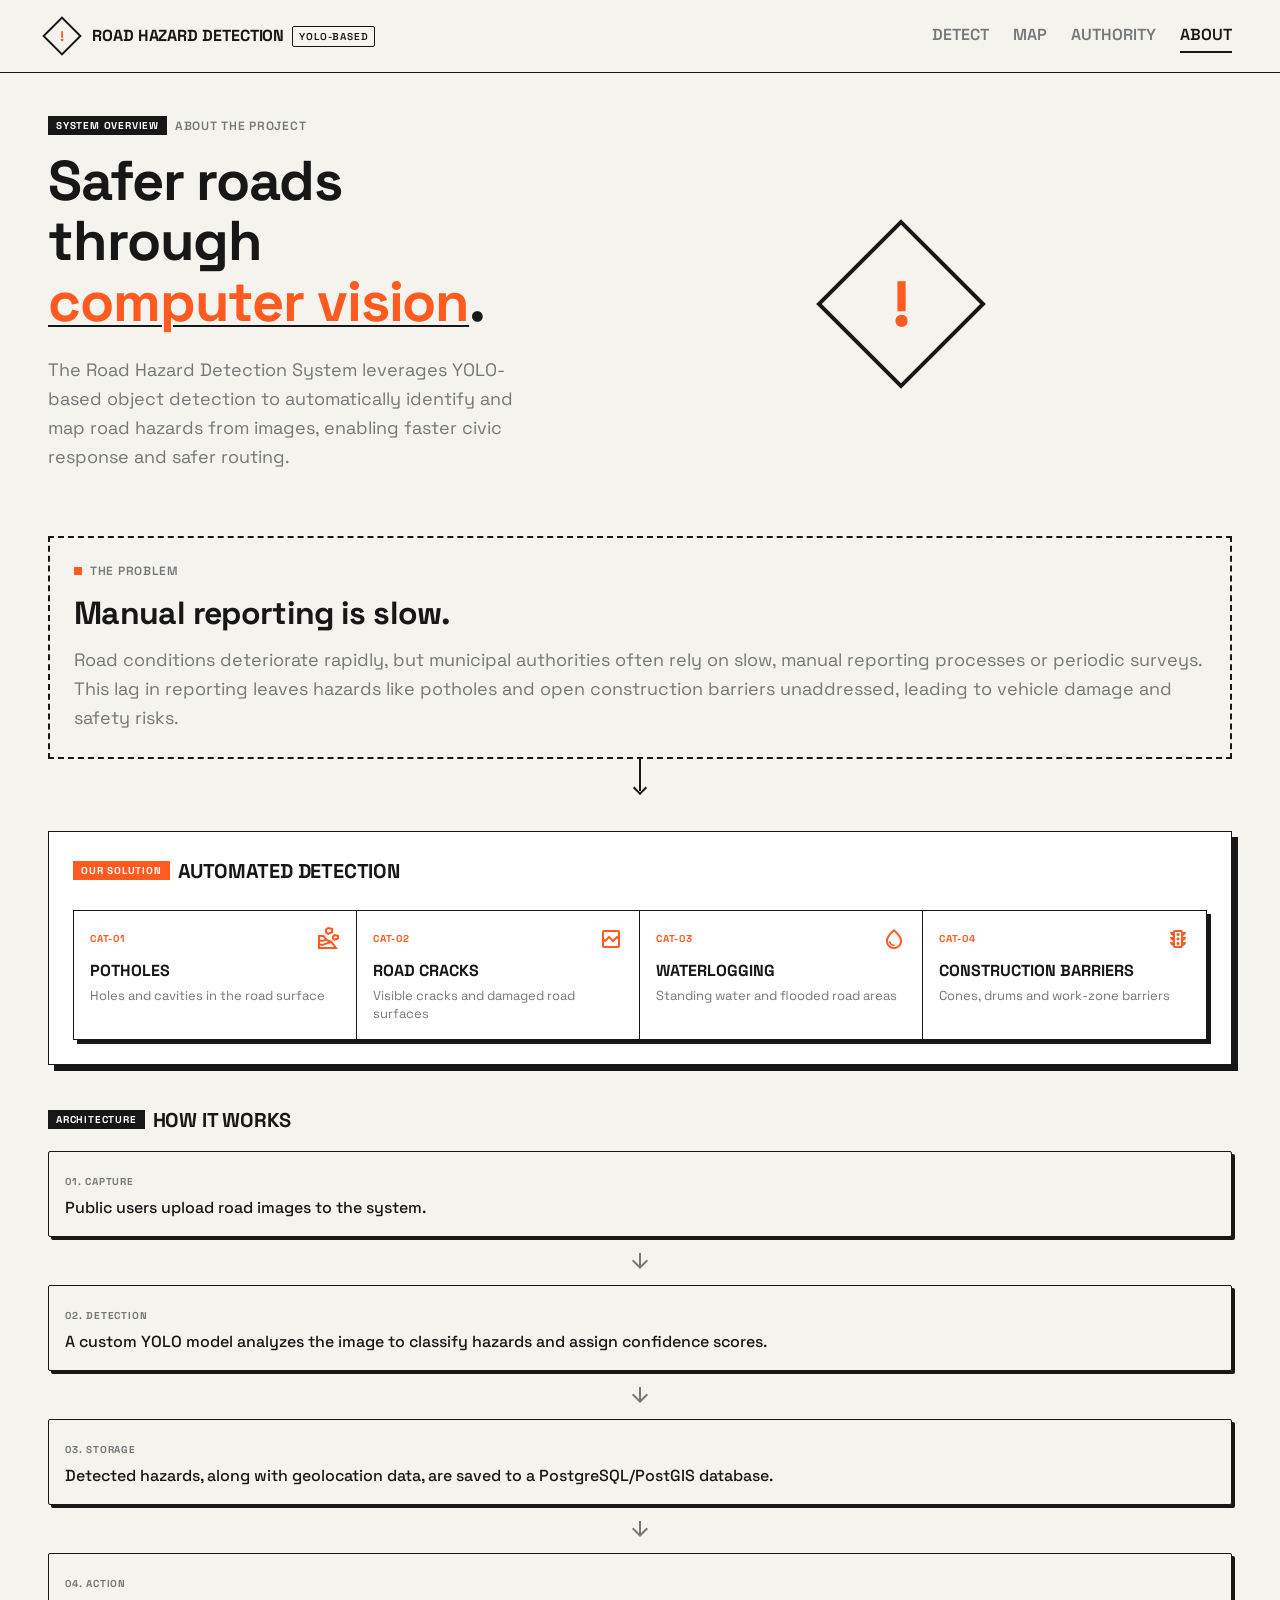
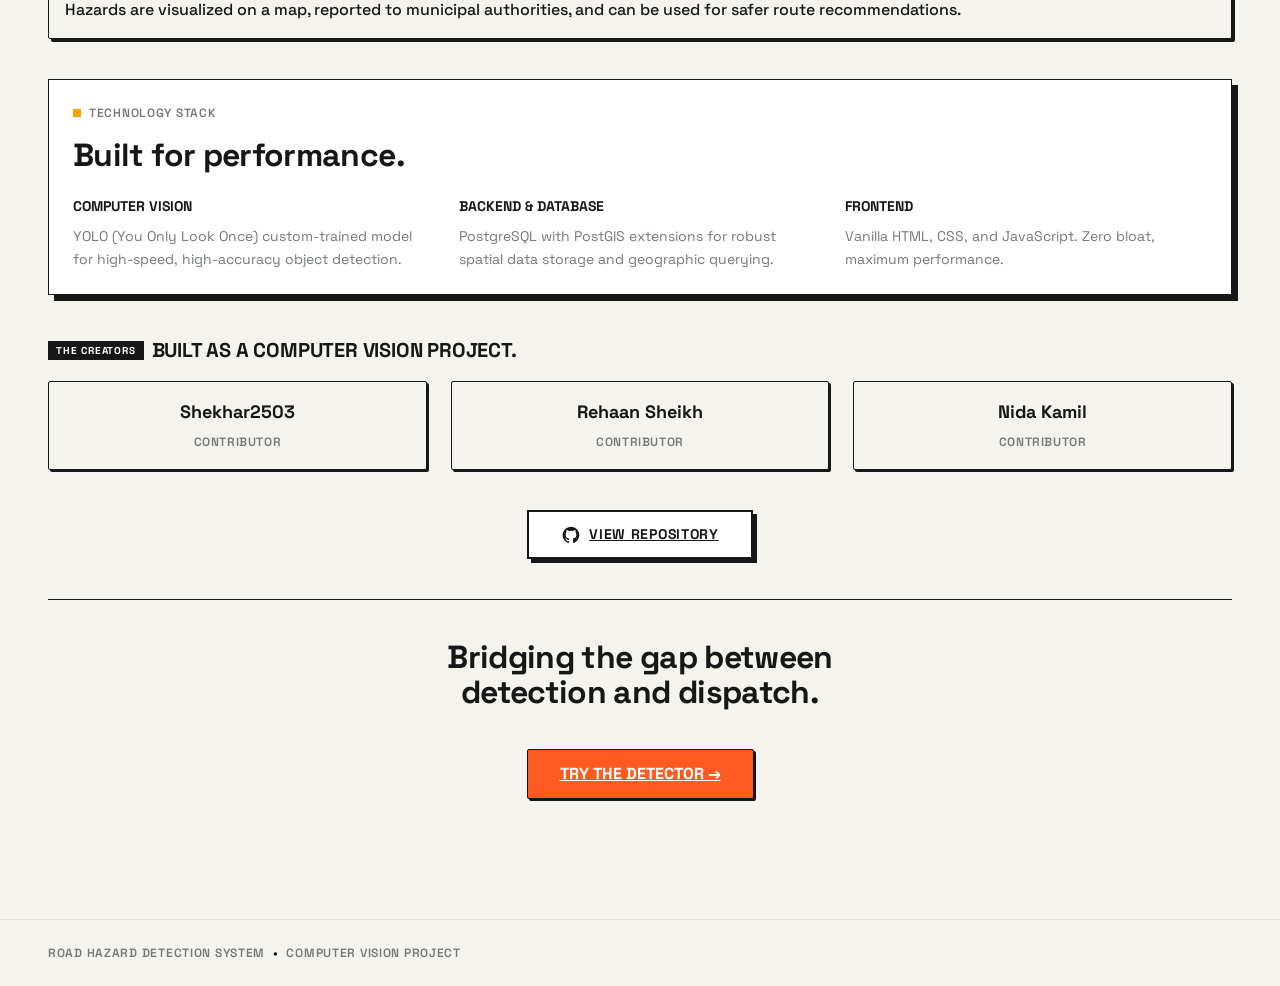
==== frontend/about.html @ 40a16c5b "Add About page" ====
<!DOCTYPE html>
<html lang="en">
<head>
  <meta charset="utf-8">
  <meta name="viewport" content="width=device-width, initial-scale=1.0">
  <title>About — Road Hazard Detection</title>
  <meta name="description" content="Learn about the Road Hazard Detection System, its purpose, and the technology behind it.">
  <link rel="preconnect" href="https://fonts.googleapis.com">
  <link rel="preconnect" href="https://fonts.gstatic.com" crossorigin>
  <link href="https://fonts.googleapis.com/css2?family=Space+Grotesk:wght@400;500;600;700&display=swap" rel="stylesheet">
  <link href="https://fonts.googleapis.com/css2?family=Material+Symbols+Outlined:wght,FILL@100..700,0..1&display=swap" rel="stylesheet">
  <link rel="stylesheet" href="styles.css">
  <style>
    /* Specific overrides for About page layout to keep styles.css clean */
    
    /* Problem -> Solution Flow */
    .problem-solution-connector {
      width: 2px;
      height: 32px;
      background-color: var(--border-color);
      margin: 0 auto;
      position: relative;
    }
    .problem-solution-connector::after {
      content: '';
      position: absolute;
      bottom: -2px;
      left: -4px;
      width: 8px;
      height: 8px;
      border-right: 2px solid var(--border-color);
      border-bottom: 2px solid var(--border-color);
      transform: rotate(45deg);
    }
    .solution-card {
      background-color: #fff;
      padding: var(--space-lg);
      border: 1px solid var(--border-color);
      box-shadow: var(--shadow-xl);
    }

    /* Interactive Pipeline Flow */
    .flow-card {
      transition: transform 0.3s cubic-bezier(0.175, 0.885, 0.32, 1.275), box-shadow 0.3s ease, border-color 0.3s ease;
      cursor: default;
    }
    .flow-card:hover {
      transform: translateY(-4px) scale(1.01);
      box-shadow: 6px 6px 0px var(--accent-orange);
      border-color: var(--accent-orange);
    }
    .flow-arrow-container {
      display: flex;
      justify-content: center;
      padding: 12px 0;
      color: var(--text-muted);
      transition: color 0.3s ease;
    }
    /* Subtle arrow reaction when hovering the card above it */
    .flow-card:hover + .flow-arrow-container {
      color: var(--accent-orange);
    }

    /* Creators Section */
    .creators-grid {
      display: grid; 
      grid-template-columns: repeat(auto-fit, minmax(240px, 1fr)); 
      gap: var(--space-lg);
    }
    .creator-card {
      background-color: var(--bg-color);
      border: 1px solid var(--border-color);
      padding: var(--space-md) var(--space-lg);
      border-radius: var(--radius-sm);
      text-align: center;
      transition: background-color 0.2s ease, transform 0.2s ease;
      box-shadow: var(--shadow-sm);
    }
    .creator-card:hover {
      background-color: #fff;
      transform: translateY(-2px);
      box-shadow: var(--shadow-md);
    }
    .creator-name {
      font-size: 18px;
      font-weight: 700;
      margin-bottom: 4px;
    }
    .creator-role {
      font-size: 12px;
      font-weight: 600;
      text-transform: uppercase;
      letter-spacing: 0.05em;
      color: var(--text-muted);
    }
  </style>
</head>
<body>
  <!-- Header -->
  <header class="app-header">
    <div class="container header-container">
      <a href="index.html" class="logo-group" style="text-decoration:none;color:inherit;">
        <div class="warning-icon" aria-hidden="true">
          <span>!</span>
        </div>
        <div class="title-group">
          <span class="app-title">Road Hazard Detection</span>
          <span class="model-badge">YOLO-BASED</span>
        </div>
      </a>
      <nav class="main-nav" aria-label="Main Navigation">
        <a href="detect.html" class="nav-link">Detect</a>
        <a href="map.html" class="nav-link">Map</a>
        <a href="index.html" class="nav-link">Authority</a>
        <a href="about.html" class="nav-link active">About</a>
      </nav>
    </div>
  </header>

  <!-- Main Content -->
  <main class="main-content">
    <div class="container">
      
      <!-- Intro / Hero -->
      <section class="section-header" style="margin-bottom: var(--space-xl);">
        <div class="editorial-column">
          <div class="wayfinding">
            <span class="badge-dark">SYSTEM OVERVIEW</span>
            <span class="section-label">ABOUT THE PROJECT</span>
          </div>
          <h1 class="main-heading">
            Safer roads through<br>
            <span class="highlight-underline">computer vision</span>.
          </h1>
          <p class="editorial-text">
            The Road Hazard Detection System leverages YOLO-based object detection to automatically identify and map road hazards from images, enabling faster civic response and safer routing.
          </p>
        </div>
        <div class="workspace-column" style="justify-content: center; align-items: center; padding: 2rem;">
            <div class="warning-icon" aria-hidden="true" style="width: 120px; height: 120px; border-width: 4px;">
              <span style="font-size: 64px;">!</span>
            </div>
        </div>
      </section>

      <!-- The Problem -> Solution Flow -->
      <!-- The Problem -->
      <section style="margin-bottom: 0;">
         <div class="workspace-card" style="background-color: transparent; border: 2px dashed var(--border-color); box-shadow: none;">
           <div class="wayfinding">
             <span class="indicator-dot orange pulse-indicator"></span>
             <span class="section-label">THE PROBLEM</span>
           </div>
           <h2 class="main-heading" style="font-size: 32px; margin-bottom: var(--space-md);">Manual reporting is slow.</h2>
           <p class="editorial-text" style="max-width: none; margin-bottom: 0;">
             Road conditions deteriorate rapidly, but municipal authorities often rely on slow, manual reporting processes or periodic surveys. This lag in reporting leaves hazards like potholes and open construction barriers unaddressed, leading to vehicle damage and safety risks.
           </p>
         </div>
      </section>

      <div class="problem-solution-connector"></div>

      <!-- What we detect (The Solution) -->
      <section class="solution-card hazards-spec" style="margin-bottom: var(--space-xl);">
        <div class="spec-header-row" style="margin-bottom: var(--space-lg);">
          <div class="spec-tag">
            <span class="badge-dark" style="background-color: var(--accent-orange);">OUR SOLUTION</span>
            <h2 class="spec-heading">AUTOMATED DETECTION</h2>
          </div>
        </div>
        
        <div class="hazards-grid">
          <!-- Cat 1 -->
          <div class="hazard-category">
            <div class="hazard-top">
              <div class="hazard-title-row">
                <span class="cat-id">CAT-01</span>
                <span class="material-symbols-outlined hazard-icon">landslide</span>
              </div>
              <h3 class="hazard-name">POTHOLES</h3>
              <p class="hazard-desc">Holes and cavities in the road surface</p>
            </div>
          </div>
          <!-- Cat 2 -->
          <div class="hazard-category">
            <div class="hazard-top">
              <div class="hazard-title-row">
                <span class="cat-id">CAT-02</span>
                <span class="material-symbols-outlined hazard-icon">broken_image</span>
              </div>
              <h3 class="hazard-name">ROAD CRACKS</h3>
              <p class="hazard-desc">Visible cracks and damaged road surfaces</p>
            </div>
          </div>
          <!-- Cat 3 -->
          <div class="hazard-category">
            <div class="hazard-top">
              <div class="hazard-title-row">
                <span class="cat-id">CAT-03</span>
                <span class="material-symbols-outlined hazard-icon">water_drop</span>
              </div>
              <h3 class="hazard-name">WATERLOGGING</h3>
              <p class="hazard-desc">Standing water and flooded road areas</p>
            </div>
          </div>
          <!-- Cat 4 -->
          <div class="hazard-category">
            <div class="hazard-top">
              <div class="hazard-title-row">
                <span class="cat-id">CAT-04</span>
                <span class="material-symbols-outlined hazard-icon">traffic</span>
              </div>
              <h3 class="hazard-name">CONSTRUCTION BARRIERS</h3>
              <p class="hazard-desc">Cones, drums and work-zone barriers</p>
            </div>
          </div>
        </div>
      </section>

      <!-- Pipeline / How it works -->
      <section style="margin-bottom: var(--space-xl);">
        <div class="spec-header-row" style="margin-bottom: var(--space-md);">
          <div class="spec-tag">
            <span class="badge-dark">ARCHITECTURE</span>
            <h2 class="spec-heading">HOW IT WORKS</h2>
          </div>
        </div>
        <div style="display: flex; flex-direction: column;">
          
          <div class="spec-card flow-card" style="margin-bottom: 0;">
            <div class="spec-header">
              <span class="spec-label">01. CAPTURE</span>
            </div>
            <p class="spec-value" style="font-size: 16px; text-transform: none; font-weight: 500; letter-spacing: normal;">Public users upload road images to the system.</p>
          </div>
          
          <div class="flow-arrow-container">
             <span class="material-symbols-outlined flow-arrow">arrow_downward</span>
          </div>

          <div class="spec-card flow-card" style="margin-bottom: 0;">
            <div class="spec-header">
              <span class="spec-label">02. DETECTION</span>
            </div>
            <p class="spec-value" style="font-size: 16px; text-transform: none; font-weight: 500; letter-spacing: normal;">A custom YOLO model analyzes the image to classify hazards and assign confidence scores.</p>
          </div>

          <div class="flow-arrow-container">
             <span class="material-symbols-outlined flow-arrow">arrow_downward</span>
          </div>

          <div class="spec-card flow-card" style="margin-bottom: 0;">
            <div class="spec-header">
              <span class="spec-label">03. STORAGE</span>
            </div>
            <p class="spec-value" style="font-size: 16px; text-transform: none; font-weight: 500; letter-spacing: normal;">Detected hazards, along with geolocation data, are saved to a PostgreSQL/PostGIS database.</p>
          </div>
          
          <div class="flow-arrow-container">
             <span class="material-symbols-outlined flow-arrow">arrow_downward</span>
          </div>

          <div class="spec-card flow-card" style="margin-bottom: 0;">
            <div class="spec-header">
              <span class="spec-label">04. ACTION</span>
            </div>
            <p class="spec-value" style="font-size: 16px; text-transform: none; font-weight: 500; letter-spacing: normal;">Hazards are visualized on a map, reported to municipal authorities, and can be used for safer route recommendations.</p>
          </div>
          
        </div>
      </section>

      <!-- Technology Stack -->
      <section style="margin-bottom: var(--space-xl);">
         <div class="workspace-card">
           <div class="wayfinding">
             <span class="indicator-dot yellow"></span>
             <span class="section-label">TECHNOLOGY STACK</span>
           </div>
           <h2 class="main-heading" style="font-size: 32px; margin-bottom: var(--space-md);">Built for performance.</h2>
           
           <div style="display: grid; grid-template-columns: repeat(auto-fit, minmax(200px, 1fr)); gap: var(--space-lg); margin-top: var(--space-lg);">
             <div>
               <h3 style="font-size: 14px; font-weight: 700; margin-bottom: 8px;">COMPUTER VISION</h3>
               <p class="editorial-text" style="font-size: 14px; margin-bottom: 0;">YOLO (You Only Look Once) custom-trained model for high-speed, high-accuracy object detection.</p>
             </div>
             <div>
               <h3 style="font-size: 14px; font-weight: 700; margin-bottom: 8px;">BACKEND & DATABASE</h3>
               <p class="editorial-text" style="font-size: 14px; margin-bottom: 0;">PostgreSQL with PostGIS extensions for robust spatial data storage and geographic querying.</p>
             </div>
             <div>
               <h3 style="font-size: 14px; font-weight: 700; margin-bottom: 8px;">FRONTEND</h3>
               <p class="editorial-text" style="font-size: 14px; margin-bottom: 0;">Vanilla HTML, CSS, and JavaScript. Zero bloat, maximum performance.</p>
             </div>
           </div>
         </div>
      </section>

      <!-- Creators -->
      <section style="margin-bottom: var(--space-xl);">
        <div class="spec-header-row" style="margin-bottom: var(--space-md);">
          <div class="spec-tag">
            <span class="badge-dark">THE CREATORS</span>
            <h2 class="spec-heading">BUILT AS A COMPUTER VISION PROJECT.</h2>
          </div>
        </div>
        
        <div class="creators-grid">
          <div class="creator-card">
            <h3 class="creator-name">Shekhar2503</h3>
            <span class="creator-role">Contributor</span>
          </div>
          <div class="creator-card">
            <h3 class="creator-name">Rehaan Sheikh</h3>
            <span class="creator-role">Contributor</span>
          </div>
          <div class="creator-card">
            <h3 class="creator-name">Nida Kamil</h3>
            <span class="creator-role">Contributor</span>
          </div>
        </div>

        <div style="margin-top: var(--space-xl); display: flex; justify-content: center;">
          <a href="https://github.com/shekhar2503/Road_Hazard_Project" target="_blank" rel="noopener noreferrer" class="btn-secondary">
            <svg width="20" height="20" viewBox="0 0 24 24" fill="currentColor">
              <path fill-rule="evenodd" clip-rule="evenodd" d="M12 2C6.477 2 2 6.477 2 12c0 4.42 2.865 8.166 6.839 9.489.5.092.682-.217.682-.482 0-.237-.008-.866-.013-1.7-2.782.603-3.369-1.34-3.369-1.34-.454-1.156-1.11-1.462-1.11-1.462-.908-.62.069-.608.069-.608 1.003.07 1.531 1.03 1.531 1.03.892 1.529 2.341 1.087 2.91.831.092-.646.35-1.086.636-1.336-2.22-.253-4.555-1.11-4.555-4.943 0-1.091.39-1.984 1.029-2.683-.103-.253-.446-1.27.098-2.647 0 0 .84-.269 2.75 1.025A9.578 9.578 0 0112 6.836c.85.004 1.705.114 2.504.336 1.909-1.294 2.747-1.025 2.747-1.025.546 1.377.203 2.394.1 2.647.64.699 1.028 1.592 1.028 2.683 0 3.842-2.339 4.687-4.566 4.935.359.309.678.919.678 1.852 0 1.336-.012 2.415-.012 2.743 0 .267.18.578.688.48C19.138 20.161 22 16.416 22 12c0-5.523-4.477-10-10-10z"></path>
            </svg>
            <span>VIEW REPOSITORY</span>
          </a>
        </div>
      </section>
      
      <!-- Purpose / Outcome -->
      <section style="margin-bottom: var(--space-xl); text-align: center; padding: var(--space-xl) 0; border-top: 1px solid var(--border-color);">
        <h2 class="main-heading" style="font-size: 32px;">Bridging the gap between<br>detection and dispatch.</h2>
        <a href="detect.html" class="btn-primary" style="margin-top: var(--space-md);">
          <span>TRY THE DETECTOR →</span>
        </a>
      </section>

    </div>
  </main>

  <!-- Footer -->
  <footer class="app-footer">
    <div class="container footer-container">
      <span class="footer-text">ROAD HAZARD DETECTION SYSTEM <span class="dot">&bull;</span> COMPUTER VISION PROJECT</span>
    </div>
  </footer>

</body>
</html>
---- frontend/styles.css ----
:root {
  --bg-color: #F5F3EE;
  --bg-color-hover: #eae8e3;
  --text-dark: #171717;
  --text-muted: #747878;
  --accent-orange: #FF5A1F;
  --accent-orange-hover: #e04a12;
  --accent-yellow: #FFA100;
  --border-color: #171717;
  --border-light: #e4e2dd;
  --shadow-sm: 2px 2px 0px #171717;
  --shadow-md: 3px 3px 0px #171717;
  --shadow-lg: 4px 4px 0px #171717;
  --shadow-xl: 6px 6px 0px #171717;
  
  --space-xs: 0.25rem;
  --space-sm: 0.5rem;
  --space-md: 1rem;
  --space-lg: 1.5rem;
  --space-xl: 2.5rem;
  
  --radius-sm: 0.125rem;
}

* {
  box-sizing: border-box;
  margin: 0;
  padding: 0;
}

body {
  font-family: 'Space Grotesk', sans-serif;
  background-color: var(--bg-color);
  color: var(--text-dark);
  line-height: 1.5;
  min-height: 100vh;
  display: flex;
  flex-direction: column;
}

.container {
  max-width: 80rem; /* 1280px */
  margin: 0 auto;
  padding: 0 var(--space-md);
  width: 100%;
}

@media (min-width: 768px) {
  .container {
    padding: 0 var(--space-lg);
  }
}

@media (min-width: 1024px) {
  .container {
    padding: 0 3rem;
  }
}

/* Header */
.app-header {
  position: fixed;
  top: 0;
  left: 0;
  width: 100%;
  z-index: 50;
  background-color: var(--bg-color);
  border-bottom: 1px solid var(--border-color);
}

.header-container {
  height: 72px;
  display: flex;
  align-items: center;
  justify-content: space-between;
}

.logo-group {
  display: flex;
  align-items: center;
  gap: var(--space-md);
}

.warning-icon {
  width: 28px;
  height: 28px;
  border: 2px solid var(--border-color);
  background-color: var(--bg-color);
  display: flex;
  align-items: center;
  justify-content: center;
  transform: rotate(45deg);
  flex-shrink: 0;
}

.warning-icon span {
  transform: rotate(-45deg);
  color: var(--accent-orange);
  font-weight: 700;
  font-size: 14px;
}

.title-group {
  display: flex;
  align-items: center;
  gap: var(--space-sm);
}

.app-title {
  font-weight: 700;
  font-size: 16px;
  text-transform: uppercase;
  letter-spacing: -0.005em;
}

.model-badge {
  border: 1px solid var(--border-color);
  border-radius: var(--radius-sm);
  padding: 2px 6px;
  font-size: 10px;
  font-weight: 600;
  text-transform: uppercase;
  letter-spacing: 0.08em;
}

.main-nav {
  display: flex;
  gap: var(--space-lg);
}

.nav-link {
  text-decoration: none;
  color: var(--text-muted);
  font-weight: 600;
  font-size: 16px;
  text-transform: uppercase;
  padding: 4px 0;
  transition: color 0.2s;
}

.nav-link:hover {
  color: var(--text-dark);
}

.nav-link.active {
  color: var(--text-dark);
  border-bottom: 2px solid var(--border-color);
}

/* Main Content Layout */
.main-content {
  flex: 1;
  padding-top: 72px;
  padding-bottom: var(--space-xl);
}

.section-header {
  display: grid;
  grid-template-columns: 1fr;
  gap: var(--space-lg);
  padding-top: var(--space-xl);
}

@media (min-width: 1024px) {
  .section-header {
    grid-template-columns: 5fr 7fr;
    gap: 3rem;
  }
}

.editorial-column {
  padding-top: var(--space-xs);
}

.wayfinding {
  display: flex;
  align-items: center;
  gap: var(--space-sm);
  margin-bottom: var(--space-md);
}

.badge-dark {
  background-color: var(--text-dark);
  color: #fff;
  font-size: 10px;
  font-weight: 700;
  text-transform: uppercase;
  letter-spacing: 0.08em;
  padding: 2px 8px;
}

.section-label {
  font-size: 12px;
  font-weight: 600;
  color: var(--text-muted);
  text-transform: uppercase;
  letter-spacing: 0.06em;
}

.main-heading {
  font-size: 40px;
  line-height: 1.08;
  font-weight: 700;
  letter-spacing: -0.02em;
  margin-bottom: var(--space-lg);
}

@media (min-width: 768px) {
  .main-heading {
    font-size: 44px;
  }
}

@media (min-width: 1024px) {
  .main-heading {
    font-size: 56px;
  }
}

.highlight-underline {
  color: var(--accent-orange);
  text-decoration: underline;
  text-decoration-color: var(--text-dark);
  text-decoration-thickness: 2px;
  text-underline-offset: 4px;
}

.editorial-text {
  font-size: 18px;
  color: var(--text-muted);
  line-height: 1.6;
  margin-bottom: var(--space-lg);
  max-width: 32rem;
}

.spec-card {
  background-color: var(--bg-color);
  border: 1px solid var(--border-color);
  padding: var(--space-md);
  border-radius: var(--radius-sm);
  box-shadow: var(--shadow-md);
  margin-bottom: var(--space-xl);
}

.spec-header {
  margin-bottom: 4px;
}

.spec-label {
  font-size: 10px;
  font-weight: 700;
  color: var(--text-muted);
  text-transform: uppercase;
  letter-spacing: 0.08em;
}

.spec-value {
  font-size: 12px;
  font-weight: 700;
  text-transform: uppercase;
  letter-spacing: 0.06em;
}

/* Workspace / Upload area */
.workspace-column {
  display: flex;
  flex-direction: column;
}

.workspace-tab {
  display: flex;
  align-items: center;
  justify-content: space-between;
  background-color: var(--text-dark);
  color: #fff;
  padding: 10px var(--space-md);
  border: 1px solid var(--border-color);
  border-bottom: none;
}

.tab-label {
  display: flex;
  align-items: center;
  gap: var(--space-sm);
  font-size: 10px;
  font-weight: 700;
  text-transform: uppercase;
  letter-spacing: 0.08em;
}

.indicator-dot {
  width: 8px;
  height: 8px;
  display: inline-block;
}

.indicator-dot.orange {
  background-color: var(--accent-orange);
}

.indicator-dot.yellow {
  background-color: var(--accent-yellow);
}

.how-it-works-btn {
  background: none;
  border: none;
  color: #fff;
  font-family: inherit;
  font-size: 10px;
  font-weight: 600;
  text-transform: uppercase;
  letter-spacing: 0.08em;
  cursor: pointer;
  transition: color 0.2s;
}

.how-it-works-btn:hover {
  color: var(--accent-orange);
}

.workspace-card {
  background-color: #fff;
  border: 1px solid var(--border-color);
  padding: var(--space-md);
  box-shadow: var(--shadow-xl);
}

@media (min-width: 1024px) {
  .workspace-card {
    padding: var(--space-lg);
  }
}

/* View States */
.view-state {
  display: none;
  flex-direction: column;
}

.view-state.active {
  display: flex;
}

.hidden {
  display: none !important;
}

/* Drop Zone */
.hidden-input {
  display: none;
}

.drop-zone {
  border: 2px dashed var(--border-color);
  background-color: var(--bg-color);
  padding: 2rem;
  text-align: center;
  display: flex;
  flex-direction: column;
  align-items: center;
  justify-content: center;
  min-height: 380px;
  cursor: pointer;
  transition: background-color 0.2s, border-color 0.2s;
}

.drop-zone:hover {
  background-color: var(--bg-color-hover);
}

.drop-zone.drag-over {
  background-color: var(--bg-color-hover);
  border-color: var(--accent-orange);
}

.upload-icon-container {
  width: 64px;
  height: 64px;
  background-color: #fff;
  border: 1px solid var(--border-color);
  display: flex;
  align-items: center;
  justify-content: center;
  margin-bottom: var(--space-md);
  box-shadow: var(--shadow-md);
}

.upload-icon {
  font-size: 32px;
}

.drop-heading {
  font-size: 20px;
  font-weight: 700;
  text-transform: uppercase;
  margin-bottom: 4px;
}

.drop-subtext {
  font-size: 15px;
  color: var(--text-muted);
  margin-bottom: 12px;
}

.separator {
  font-size: 10px;
  font-weight: 700;
  color: var(--text-muted);
  text-transform: uppercase;
  letter-spacing: 0.08em;
  margin-bottom: 12px;
}

.btn-primary {
  background-color: var(--accent-orange);
  color: #fff;
  border: 1px solid var(--border-color);
  padding: 12px 32px;
  font-family: inherit;
  font-size: 16px;
  font-weight: 700;
  text-transform: uppercase;
  cursor: pointer;
  border-radius: var(--radius-sm);
  display: inline-flex;
  align-items: center;
  justify-content: center;
  gap: var(--space-sm);
  box-shadow: var(--shadow-sm);
  transition: background-color 0.2s, transform 0.1s;
}

.btn-primary:hover {
  background-color: var(--accent-orange-hover);
}

.btn-primary:active {
  transform: translate(2px, 2px);
  box-shadow: none;
}

.btn-primary.btn-large {
  border-width: 2px;
  box-shadow: var(--shadow-lg);
}

.btn-secondary {
  background-color: #fff;
  color: var(--text-dark);
  border: 2px solid var(--border-color);
  padding: 12px 32px;
  font-family: inherit;
  font-size: 14px;
  font-weight: 700;
  text-transform: uppercase;
  letter-spacing: 0.05em;
  cursor: pointer;
  display: inline-flex;
  align-items: center;
  justify-content: center;
  gap: var(--space-sm);
  box-shadow: var(--shadow-lg);
  transition: background-color 0.2s, transform 0.1s;
}

.btn-secondary:hover {
  background-color: var(--bg-color);
}
.btn-secondary:active {
  transform: translate(2px, 2px);
  box-shadow: none;
}

.format-note {
  margin-top: var(--space-md);
  font-size: 10px;
  font-weight: 600;
  color: var(--text-muted);
  text-transform: uppercase;
  letter-spacing: 0.08em;
}

/* Action Bars */
.action-bar-disabled,
.action-bar-active {
  margin-top: var(--space-lg);
  padding-top: var(--space-md);
  border-top: 1px solid var(--border-light);
  display: flex;
  align-items: center;
}

.action-bar-disabled {
  justify-content: flex-end;
}

.action-bar-active {
  flex-direction: column;
  gap: var(--space-md);
}

@media (min-width: 640px) {
  .action-bar-active {
    flex-direction: row;
    justify-content: space-between;
  }
}

.btn-disabled {
  background-color: var(--border-light);
  color: var(--text-muted);
  border: 1px solid #c4c7c7;
  padding: 14px 32px;
  font-family: inherit;
  font-size: 16px;
  font-weight: 700;
  text-transform: uppercase;
  border-radius: var(--radius-sm);
  display: inline-flex;
  align-items: center;
  gap: 12px;
  opacity: 0.8;
  cursor: not-allowed;
}

.btn-text {
  background: none;
  border: none;
  font-family: inherit;
  font-size: 16px;
  font-weight: 600;
  color: var(--text-muted);
  text-decoration: underline;
  text-underline-offset: 4px;
  cursor: pointer;
  display: inline-flex;
  align-items: center;
  gap: 8px;
  padding: 8px 4px;
  transition: color 0.2s;
}

.btn-text:hover {
  color: var(--text-dark);
}

/* Selected Image Preview */
.image-preview-container {
  position: relative;
  width: 100%;
  border: 1px solid var(--border-color);
  background-color: var(--bg-color);
  overflow: hidden;
}

.badge-top-left {
  position: absolute;
  top: 8px;
  left: 8px;
  z-index: 10;
  background-color: var(--text-dark);
  color: #fff;
  font-size: 10px;
  font-weight: 700;
  text-transform: uppercase;
  padding: 2px 8px;
}

.preview-img {
  width: 100%;
  height: 320px;
  object-fit: cover;
  display: block;
}

@media (min-width: 768px) {
  .preview-img {
    height: 380px;
  }
}

.grid-overlay {
  position: absolute;
  inset: 0;
  pointer-events: none;
  display: grid;
  grid-template-columns: repeat(3, 1fr);
  grid-template-rows: repeat(2, 1fr);
  border-top: 1px solid rgba(23, 23, 23, 0.2);
  opacity: 0.4;
}

.grid-cell {
  border-right: 1px solid rgba(23, 23, 23, 0.3);
  border-bottom: 1px solid rgba(23, 23, 23, 0.3);
}
.grid-cell:nth-child(3n) { border-right: none; }
.grid-cell:nth-child(n+4) { border-bottom: none; }

.metadata-strip {
  margin-top: var(--space-md);
  border: 1px solid var(--border-color);
  background-color: var(--bg-color);
  padding: var(--space-sm);
  display: flex;
  flex-wrap: wrap;
  align-items: center;
  justify-content: space-between;
  gap: var(--space-sm);
}

.file-info {
  display: flex;
  align-items: center;
  gap: 8px;
  min-width: 0;
}

.file-name {
  font-size: 12px;
  font-weight: 600;
  text-transform: uppercase;
  white-space: nowrap;
  overflow: hidden;
  text-overflow: ellipsis;
  max-width: 200px;
}

.dot-separator {
  color: var(--text-muted);
}

.file-size {
  font-size: 10px;
  text-transform: uppercase;
  color: var(--text-muted);
}

.status-ready {
  display: flex;
  align-items: center;
  gap: 4px;
  color: var(--accent-orange);
  font-size: 10px;
  font-weight: 700;
  text-transform: uppercase;
}

/* Error Banner */
.error-banner {
  margin-top: var(--space-md);
  padding: var(--space-sm);
  background-color: #ffdad6;
  border: 1px solid #ba1a1a;
  color: #93000a;
  display: flex;
  align-items: center;
  gap: var(--space-sm);
  font-size: 13px;
  font-weight: 600;
  border-radius: var(--radius-sm);
}

/* Analyzing State */
.analyzing-overlay {
  background-color: #000;
}
.preview-img.dimmed {
  opacity: 0.3;
}
.loading-spinner-container {
  position: absolute;
  inset: 0;
  display: flex;
  flex-direction: column;
  align-items: center;
  justify-content: center;
  color: #fff;
  z-index: 20;
}
.spinner {
  font-size: 48px;
  margin-bottom: var(--space-sm);
  animation: spin 1s linear infinite;
}
.loading-text {
  font-size: 14px;
  font-weight: 700;
  letter-spacing: 0.1em;
}

@keyframes spin {
  100% { transform: rotate(360deg); }
}

.pulse-indicator {
  width: 8px;
  height: 8px;
  background-color: var(--accent-orange);
  animation: pulse 1.5s infinite;
}
@keyframes pulse {
  0%, 100% { opacity: 1; transform: scale(1); }
  50% { opacity: 0.5; transform: scale(0.8); }
}

.analyzing-status-text {
  font-size: 10px;
  font-weight: 700;
  text-transform: uppercase;
  letter-spacing: 0.08em;
}
.analyzing-strip {
  justify-content: flex-start;
}

/* API Error State */
.api-error-container {
  display: flex;
  flex-direction: column;
  align-items: center;
  justify-content: center;
  text-align: center;
  padding: 4rem 2rem;
  background-color: #ffdad6;
  border: 2px solid #ba1a1a;
  min-height: 380px;
}

.error-icon-large {
  font-size: 48px;
  color: #ba1a1a;
  margin-bottom: var(--space-md);
}

.error-heading {
  font-size: 24px;
  font-weight: 700;
  color: #93000a;
  text-transform: uppercase;
  margin-bottom: var(--space-sm);
}

.error-desc {
  font-size: 16px;
  color: #ba1a1a;
  margin-bottom: var(--space-lg);
}

.error-actions {
  display: flex;
  flex-direction: column;
  gap: var(--space-md);
  align-items: center;
}
/* Detection Results Layout */
.section-header-results {
  padding-top: var(--space-md);
}

.results-banner {
  margin-bottom: var(--space-xl);
}
.status-badge {
  display: inline-flex;
  align-items: center;
  background-color: var(--text-dark);
  color: #fff;
  font-size: 11px;
  font-family: monospace;
  font-weight: 600;
  letter-spacing: 0.05em;
  text-transform: uppercase;
  padding: 4px 10px;
  margin-bottom: 12px;
}

.demo-notice {
  color: var(--accent-orange);
  font-size: 12px;
  font-weight: 700;
  text-transform: uppercase;
  margin-bottom: 12px;
  letter-spacing: 0.05em;
}

.results-grid {
  display: grid;
  grid-template-columns: 1fr;
  gap: 2rem;
  margin-bottom: 2rem;
}

@media (min-width: 1024px) {
  .results-grid {
    grid-template-columns: 7fr 5fr;
  }
  .results-grid.full-width {
    grid-template-columns: 1fr;
  }
}

.results-output-card,
.hazard-summary-card {
  background-color: #fff;
  border: 2px solid var(--border-color);
  box-shadow: var(--shadow-lg);
  display: flex;
  flex-direction: column;
}

.card-header.dark {
  background-color: var(--text-dark);
  color: #fff;
  padding: 10px 16px;
  display: flex;
  align-items: center;
  justify-content: space-between;
  font-size: 12px;
  font-family: monospace;
  font-weight: 700;
  text-transform: uppercase;
  letter-spacing: 0.05em;
}

.header-left {
  display: flex;
  align-items: center;
  gap: 8px;
}

/* Image Result Canvas */
.image-result-container {
  position: relative;
  width: 100%;
  aspect-ratio: 16 / 9;
  background-color: #111;
  border-bottom: 1px solid var(--border-color);
  overflow: hidden;
}

.image-result-container .preview-img {
  width: 100%;
  height: 100%;
  object-fit: cover;
}

.bounding-box {
  position: absolute;
  pointer-events: none;
}
.bbox-1 {
  left: 38%; top: 45%; width: 18%; height: 15%;
  border: 2px solid var(--accent-orange);
}
.bbox-2 {
  left: 32%; top: 38%; width: 30%; height: 28%;
  border: 2px dashed var(--accent-yellow);
}
.bbox-3 {
  left: 80%; top: 42%; width: 15%; height: 24%;
  border: 2px solid var(--accent-orange);
}

.bbox-label {
  position: absolute;
  background-color: var(--text-dark);
  color: #fff;
  font-size: 10px;
  font-family: monospace;
  font-weight: 700;
  text-transform: uppercase;
  padding: 2px 6px;
  display: flex;
  align-items: center;
  gap: 4px;
  white-space: nowrap;
  box-shadow: 0 1px 2px rgba(0,0,0,0.3);
}

.bbox-1 .bbox-label { top: -24px; left: -2px; }
.bbox-2 .bbox-label { bottom: -24px; left: -2px; }
.bbox-3 .bbox-label { top: -24px; right: -2px; }

.image-metadata-strip {
  padding: 12px 16px;
  background-color: #fff;
  display: flex;
  align-items: center;
  justify-content: space-between;
  font-size: 12px;
  font-family: monospace;
}

.file-name-small {
  display: flex;
  align-items: center;
  gap: 8px;
  font-weight: 500;
}

.analysis-complete-text {
  display: flex;
  align-items: center;
  gap: 6px;
  font-size: 11px;
  font-weight: 600;
  color: var(--accent-orange);
  text-transform: uppercase;
  letter-spacing: 0.05em;
}
.pulse {
  animation: pulse 1s infinite;
}

/* Summary Card Content */
.summary-content {
  padding: 1.5rem;
  display: flex;
  flex-direction: column;
}

.total-metric {
  padding-bottom: 1.5rem;
  border-bottom: 1px solid var(--border-light);
}

.metric-label {
  font-size: 12px;
  font-family: monospace;
  font-weight: 700;
  text-transform: uppercase;
  letter-spacing: 0.08em;
  color: var(--text-muted);
}
.mb-sm {
  margin-bottom: 12px;
}

.metric-value-group {
  display: flex;
  align-items: baseline;
  gap: 8px;
  margin-top: 4px;
}

.metric-big-number {
  font-size: 60px;
  font-weight: 800;
  line-height: 1;
  letter-spacing: -0.02em;
}

.metric-unit {
  font-size: 14px;
  font-weight: 600;
  font-family: monospace;
  text-transform: uppercase;
  color: var(--accent-orange);
}

.category-counts {
  padding: 1.25rem 0;
  border-bottom: 1px solid var(--border-light);
}

.count-row {
  display: flex;
  align-items: center;
  justify-content: space-between;
  padding: 8px 0;
  font-size: 14px;
}

.count-row:not(:last-child) {
  border-bottom: 1px solid var(--border-light);
}

.count-name {
  font-weight: 500;
}

.count-val {
  font-family: monospace;
  font-weight: 700;
}

.count-val.zero {
  font-weight: 400;
  color: var(--text-muted);
}
.count-name.zero {
  color: var(--text-muted);
}

.detection-details {
  padding-top: 1.25rem;
}

.details-list {
  display: flex;
  flex-direction: column;
  gap: 12px;
}

.detail-item {
  display: flex;
  align-items: center;
  justify-content: space-between;
  padding: 8px 12px;
  background-color: #FAF8F5;
  border: 1px solid var(--border-light);
}

.detail-left {
  display: flex;
  align-items: center;
  gap: 10px;
}

.detail-info {
  display: flex;
  flex-direction: column;
}

.detail-title {
  font-size: 14px;
  font-weight: 700;
  line-height: 1.2;
}

.detail-sub {
  font-size: 11px;
  font-family: monospace;
  color: var(--text-muted);
}

.detail-conf {
  border: 1px solid var(--border-color);
  background-color: #fff;
  padding: 2px 6px;
  font-size: 10px;
  font-family: monospace;
  font-weight: 700;
}

.results-actions {
  display: flex;
  flex-wrap: wrap;
  align-items: center;
  gap: 1rem;
  padding-bottom: 1.5rem;
}

/* Specification Strip */
.hazards-spec {
  margin-top: var(--space-xl);
  padding-top: var(--space-lg);
  border-top: 1px solid var(--border-color);
}

.spec-header-row {
  display: flex;
  align-items: center;
  justify-content: space-between;
  margin-bottom: var(--space-md);
}

.spec-tag {
  display: flex;
  align-items: center;
  gap: 8px;
}

.spec-heading {
  font-size: 20px;
  font-weight: 700;
  text-transform: uppercase;
  letter-spacing: -0.01em;
}

.hazards-grid {
  display: grid;
  grid-template-columns: 1fr;
  background-color: #fff;
  border: 1px solid var(--border-color);
  box-shadow: var(--shadow-lg);
}

@media (min-width: 640px) {
  .hazards-grid {
    grid-template-columns: repeat(2, 1fr);
  }
}

@media (min-width: 1024px) {
  .hazards-grid {
    grid-template-columns: repeat(4, 1fr);
  }
}

.hazard-category {
  padding: var(--space-md);
  display: flex;
  flex-direction: column;
  justify-content: space-between;
  transition: background-color 0.2s;
  border-bottom: 1px solid var(--border-color);
}

@media (min-width: 640px) {
  .hazard-category:nth-child(odd) { border-right: 1px solid var(--border-color); }
  .hazard-category:nth-last-child(-n+2) { border-bottom: none; }
}

@media (min-width: 1024px) {
  .hazard-category {
    border-bottom: none !important;
    border-right: 1px solid var(--border-color);
  }
  .hazard-category:last-child {
    border-right: none;
  }
}

.hazard-category:hover {
  background-color: var(--bg-color);
}

.hazard-title-row {
  display: flex;
  align-items: center;
  justify-content: space-between;
  margin-bottom: var(--space-sm);
}

.cat-id {
  font-size: 10px;
  font-weight: 700;
  color: var(--accent-orange);
  text-transform: uppercase;
  letter-spacing: 0.08em;
}

.hazard-icon {
  color: var(--accent-orange);
  transition: transform 0.2s;
}

.hazard-category:hover .hazard-icon {
  transform: scale(1.1);
}

.hazard-name {
  font-size: 16px;
  font-weight: 700;
  text-transform: uppercase;
  margin-bottom: 4px;
}

.hazard-desc {
  font-size: 13px;
  color: var(--text-muted);
  line-height: 1.4;
}

/* Footer */
.app-footer {
  background-color: var(--bg-color);
  border-top: 1px solid var(--border-light);
}

.footer-container {
  padding-top: var(--space-lg);
  padding-bottom: var(--space-lg);
  display: flex;
  align-items: center;
}

.footer-text {
  font-size: 12px;
  font-weight: 600;
  color: var(--text-muted);
  text-transform: uppercase;
  letter-spacing: 0.06em;
}

.dot {
  color: var(--text-dark);
  font-weight: 700;
  margin: 0 4px;
}

/* Modal */
.modal-overlay {
  position: fixed;
  inset: 0;
  background-color: rgba(23, 23, 23, 0.5);
  z-index: 100;
  display: flex;
  align-items: center;
  justify-content: center;
  padding: var(--space-md);
  backdrop-filter: blur(4px);
}

.modal-overlay.hidden {
  display: none !important;
}

.modal-content {
  background-color: var(--bg-color);
  border: 1px solid var(--border-color);
  box-shadow: var(--shadow-xl);
  width: 100%;
  max-width: 500px;
  border-radius: var(--radius-sm);
  display: flex;
  flex-direction: column;
}

.modal-header {
  padding: var(--space-md);
  border-bottom: 1px solid var(--border-color);
  display: flex;
  align-items: center;
  justify-content: space-between;
}

.modal-title {
  font-size: 20px;
  font-weight: 700;
  text-transform: uppercase;
}

.btn-icon {
  background: none;
  border: none;
  cursor: pointer;
  display: flex;
  align-items: center;
  justify-content: center;
  color: var(--text-dark);
}

.btn-icon:hover {
  color: var(--accent-orange);
}

.modal-body {
  padding: var(--space-md);
}

.video-placeholder {
  width: 100%;
  aspect-ratio: 16 / 9;
  background-color: #000;
  color: #fff;
  display: flex;
  flex-direction: column;
  align-items: center;
  justify-content: center;
  margin-bottom: var(--space-md);
}

.play-icon {
  font-size: 48px;
  margin-bottom: 8px;
  color: var(--accent-orange);
}

.modal-desc {
  font-size: 15px;
  line-height: 1.6;
  color: var(--text-dark);
}

/* ============================================================
   ACCESS GATEWAY STYLES
   ============================================================ */

/* Session Check Overlay */
.gateway-session-check {
  display: flex;
  align-items: center;
  justify-content: center;
  min-height: calc(100vh - 200px);
  padding: var(--space-xl) 0;
}

.gateway-session-check.hidden {
  display: none !important;
}

.session-check-card {
  width: 100%;
  max-width: 640px;
  background-color: #fff;
  border: 1px solid var(--border-color);
  box-shadow: var(--shadow-lg);
}

.session-check-header {
  display: flex;
  align-items: center;
  justify-content: space-between;
  padding: var(--space-sm) var(--space-md);
  border-bottom: 1px solid var(--border-color);
}

.session-check-header-left {
  display: flex;
  align-items: center;
  gap: var(--space-xs);
}

.session-check-label {
  font-size: 10px;
  font-weight: 700;
  text-transform: uppercase;
  letter-spacing: 0.08em;
  color: var(--text-muted);
}

.session-check-badge {
  font-size: 10px;
  font-weight: 700;
  text-transform: uppercase;
  letter-spacing: 0.08em;
  padding: 2px 8px;
  border: 1px solid var(--border-color);
  background-color: var(--bg-color);
}

.session-check-body {
  padding: var(--space-lg);
}

.session-check-title {
  font-size: 28px;
  font-weight: 700;
  text-transform: uppercase;
  letter-spacing: -0.02em;
  line-height: 1.15;
  margin-bottom: var(--space-sm);
}

.session-check-desc {
  font-size: 15px;
  color: var(--text-muted);
  margin-bottom: var(--space-lg);
}

.session-check-progress {
  border: 1px solid var(--border-color);
  background-color: var(--bg-color);
  padding: var(--space-md);
}

.session-check-bar {
  width: 100%;
  height: 8px;
  border: 1px solid var(--border-color);
  background-color: #fff;
  overflow: hidden;
  margin-bottom: var(--space-sm);
}

.session-check-bar-fill {
  height: 100%;
  background-color: var(--accent-orange);
  animation: sessionPulse 1.5s ease-in-out infinite;
  width: 100%;
}

@keyframes sessionPulse {
  0%, 100% { opacity: 0.4; }
  50% { opacity: 1; }
}

.session-check-status-row {
  display: flex;
  align-items: center;
  justify-content: space-between;
  font-size: 10px;
  font-weight: 700;
  text-transform: uppercase;
  letter-spacing: 0.06em;
  color: var(--text-muted);
}

.session-check-footer {
  padding: var(--space-md) var(--space-lg);
  border-top: 1px solid var(--border-color);
  display: flex;
  justify-content: center;
}

.session-check-escape {
  text-decoration: none;
  font-size: 14px;
}

.pulse-dot {
  animation: pulse 1.5s infinite;
}

/* Gateway Content */
.gateway-content {
  padding-top: var(--space-lg);
  padding-bottom: var(--space-xl);
}

.gateway-header {
  margin-bottom: var(--space-lg);
}

.gateway-heading {
  font-size: 40px;
}

@media (min-width: 768px) {
  .gateway-heading { font-size: 48px; }
}

@media (min-width: 1024px) {
  .gateway-heading { font-size: 56px; }
}

/* Session Expired Notice */
.gateway-notice {
  display: flex;
  align-items: center;
  gap: var(--space-sm);
  padding: var(--space-sm) var(--space-md);
  margin-bottom: var(--space-lg);
  font-size: 13px;
  font-weight: 600;
  border-radius: var(--radius-sm);
}

.gateway-notice-warn {
  background-color: #fff4e5;
  border: 1px solid #b45309;
  color: #b45309;
}

/* Two Panel Layout */
.gateway-panels {
  display: grid;
  grid-template-columns: 1fr;
  gap: var(--space-lg);
}

@media (min-width: 1024px) {
  .gateway-panels {
    grid-template-columns: 1fr 1fr;
    align-items: stretch;
  }
}

.gateway-panel {
  background-color: #fff;
  border: 1px solid var(--border-color);
  box-shadow: var(--shadow-lg);
  display: flex;
  flex-direction: column;
  transition: transform 0.2s, box-shadow 0.2s;
}

.gateway-panel:hover {
  transform: translateY(-2px);
  box-shadow: var(--shadow-xl);
}

.panel-header {
  display: flex;
  align-items: center;
  justify-content: space-between;
  padding: 10px var(--space-md);
  border-bottom: 1px solid var(--border-color);
}

.panel-header-dark {
  background-color: var(--text-dark);
  color: #fff;
}

.panel-header-left {
  display: flex;
  align-items: center;
  gap: var(--space-xs);
}

.panel-title {
  font-size: 14px;
  font-weight: 700;
  text-transform: uppercase;
  letter-spacing: 0.05em;
}

.panel-badge {
  font-size: 10px;
  font-weight: 700;
  text-transform: uppercase;
  letter-spacing: 0.06em;
  padding: 2px 8px;
  border: 1px solid var(--border-color);
  background-color: #fff;
  color: var(--text-dark);
}

.panel-badge-orange {
  background-color: var(--accent-orange);
  color: #fff;
  border-color: var(--border-color);
}

.white-dot {
  width: 8px;
  height: 8px;
  background-color: #fff;
  display: inline-block;
}

.panel-body {
  padding: var(--space-lg);
  flex: 1;
  display: flex;
  flex-direction: column;
  justify-content: space-between;
  gap: var(--space-lg);
}

.panel-content {
  display: flex;
  flex-direction: column;
  gap: var(--space-md);
}

.panel-meta {
  display: inline-flex;
  align-items: center;
  gap: var(--space-xs);
  font-size: 10px;
  font-weight: 700;
  text-transform: uppercase;
  letter-spacing: 0.08em;
  color: var(--accent-orange);
}

.panel-heading {
  font-size: 28px;
  font-weight: 700;
  text-transform: uppercase;
  letter-spacing: -0.02em;
  line-height: 1.12;
}

@media (min-width: 768px) {
  .panel-heading { font-size: 32px; }
}

.panel-text {
  font-size: 15px;
  color: var(--text-muted);
  line-height: 1.6;
}

/* Supported Classes Grid */
.supported-classes {
  border: 1px solid var(--border-color);
  padding: var(--space-sm);
  background-color: var(--bg-color);
}

.supported-classes-label {
  font-size: 10px;
  font-weight: 700;
  text-transform: uppercase;
  letter-spacing: 0.08em;
  color: var(--text-muted);
  margin-bottom: var(--space-sm);
}

.supported-classes-grid {
  display: grid;
  grid-template-columns: 1fr 1fr;
  gap: 8px;
}

.class-tag {
  border: 1px solid var(--border-color);
  background-color: #fff;
  padding: 8px;
  text-align: center;
  font-size: 10px;
  font-weight: 700;
  text-transform: uppercase;
  letter-spacing: 0.06em;
}

/* Panel Action Area */
.panel-action-area {
  padding-top: var(--space-md);
  border-top: 1px solid var(--border-color);
}

.panel-cta {
  width: 100%;
  text-align: center;
  text-decoration: none;
  display: flex;
  justify-content: center;
}

.panel-action-note {
  text-align: center;
  font-size: 10px;
  font-weight: 600;
  text-transform: uppercase;
  letter-spacing: 0.06em;
  color: var(--text-muted);
  margin-top: var(--space-sm);
}

.panel-authority-footer {
  text-align: right;
}

.panel-footer-label {
  font-size: 10px;
  font-weight: 700;
  text-transform: uppercase;
  letter-spacing: 0.06em;
}

/* Login Form */
.login-form {
  display: flex;
  flex-direction: column;
  gap: var(--space-md);
}

.form-field {
  display: flex;
  flex-direction: column;
  gap: 4px;
}

.form-label {
  font-size: 10px;
  font-weight: 700;
  text-transform: uppercase;
  letter-spacing: 0.08em;
}

.form-input {
  width: 100%;
  background-color: #fff;
  border: 1px solid var(--border-color);
  padding: 10px var(--space-md);
  font-family: inherit;
  font-size: 15px;
  color: var(--text-dark);
  transition: box-shadow 0.2s, border-color 0.2s;
  box-sizing: border-box;
}

.form-input::placeholder {
  color: var(--text-muted);
}

.form-input:focus {
  outline: none;
  box-shadow: 0 0 0 2px var(--accent-orange);
  border-color: var(--accent-orange);
}

.form-input:disabled {
  background-color: var(--bg-color);
  opacity: 0.7;
  cursor: not-allowed;
}

.password-field {
  position: relative;
  display: flex;
  align-items: center;
}

.password-input {
  padding-right: 80px;
}

.btn-toggle-password {
  position: absolute;
  right: 1px;
  top: 1px;
  bottom: 1px;
  padding: 0 12px;
  background-color: var(--bg-color);
  border: none;
  border-left: 1px solid var(--border-color);
  font-family: inherit;
  font-size: 10px;
  font-weight: 700;
  text-transform: uppercase;
  letter-spacing: 0.06em;
  cursor: pointer;
  display: flex;
  align-items: center;
  gap: 4px;
  color: var(--text-dark);
  transition: background-color 0.2s;
}

.btn-toggle-password:hover {
  background-color: var(--bg-color-hover);
}

.btn-toggle-password:disabled {
  opacity: 0.5;
  cursor: not-allowed;
}

.form-submit {
  padding-top: var(--space-xs);
}

.signing-in-btn {
  cursor: not-allowed;
  opacity: 0.85;
}

.signing-in-btn.hidden {
  display: none !important;
}

/* Auth Status Messages */
.auth-status {
  display: flex;
  align-items: center;
  gap: var(--space-sm);
  padding: var(--space-sm) var(--space-md);
  font-size: 13px;
  font-weight: 600;
  border-radius: var(--radius-sm);
}

.auth-status.hidden {
  display: none !important;
}

.auth-status-error {
  background-color: #ffdad6;
  border: 1px solid #ba1a1a;
  color: #93000a;
}

.auth-status-warn {
  background-color: #fff4e5;
  border: 1px solid #b45309;
  color: #92400e;
}

/* ============================================================
   ADMIN LAYOUT STYLES
   ============================================================ */

.admin-main {
  padding-top: 72px;
}

/* Admin Header Extensions */
.admin-nav {
  display: none;
  gap: var(--space-xs);
}

@media (min-width: 768px) {
  .admin-nav {
    display: flex;
  }
}

.admin-header-right {
  display: flex;
  align-items: center;
  gap: var(--space-sm);
}

.admin-user-badge {
  display: none;
  align-items: center;
  gap: var(--space-xs);
  border: 1px solid var(--border-color);
  background-color: #fff;
  padding: 4px 10px;
  box-shadow: var(--shadow-sm);
}

@media (min-width: 640px) {
  .admin-user-badge {
    display: flex;
  }
}

.admin-username {
  font-size: 10px;
  font-weight: 700;
  text-transform: uppercase;
  letter-spacing: 0.06em;
}

.btn-logout {
  font-family: inherit;
  font-size: 12px;
  font-weight: 600;
  text-transform: uppercase;
  letter-spacing: 0.06em;
  padding: 6px 12px;
  border: 1px solid var(--border-color);
  background-color: var(--bg-color);
  color: var(--text-dark);
  cursor: pointer;
  box-shadow: var(--shadow-sm);
  transition: background-color 0.2s, color 0.2s;
  display: none;
}

.btn-logout:hover {
  background-color: var(--accent-orange);
  color: #fff;
}

@media (min-width: 768px) {
  .btn-logout {
    display: inline-block;
  }
}

.admin-menu-toggle {
  display: flex;
  align-items: center;
  justify-content: center;
  background: none;
  border: 1px solid var(--border-color);
  padding: 6px;
  cursor: pointer;
}

@media (min-width: 768px) {
  .admin-menu-toggle {
    display: none;
  }
}

/* Mobile Nav */
.admin-mobile-nav {
  background-color: var(--bg-color);
  border-bottom: 1px solid var(--border-color);
  padding: var(--space-sm) var(--space-md);
  display: flex;
  flex-direction: column;
  gap: var(--space-xs);
}

.admin-mobile-nav.hidden {
  display: none !important;
}

.mobile-nav-link {
  font-family: inherit;
  font-size: 14px;
  font-weight: 600;
  text-transform: uppercase;
  text-decoration: none;
  color: var(--text-muted);
  padding: 8px var(--space-sm);
  border: none;
  background: none;
  text-align: left;
  cursor: pointer;
  transition: color 0.2s;
}

.mobile-nav-link:hover,
.mobile-nav-link.active {
  color: var(--text-dark);
}

/* Admin Page Header */
.admin-page-header {
  padding-top: var(--space-lg);
  padding-bottom: var(--space-lg);
  border-bottom: 1px solid var(--border-color);
  margin-bottom: var(--space-lg);
}

.admin-page-meta {
  display: flex;
  align-items: center;
  gap: var(--space-sm);
  margin-bottom: var(--space-sm);
}

.admin-page-title {
  font-size: 36px;
  margin-bottom: var(--space-sm);
}

@media (min-width: 768px) {
  .admin-page-title { font-size: 48px; }
}

.highlight-box {
  background-color: var(--accent-orange);
  color: #fff;
  padding: 0 8px;
}

/* Summary Cards */
.summary-cards {
  display: grid;
  grid-template-columns: 1fr;
  gap: var(--space-md);
  margin-bottom: var(--space-xl);
}

@media (min-width: 640px) {
  .summary-cards { grid-template-columns: repeat(2, 1fr); }
}

@media (min-width: 1024px) {
  .summary-cards { grid-template-columns: repeat(4, 1fr); }
}

.summary-card {
  background-color: #fff;
  border: 1px solid var(--border-color);
  padding: var(--space-lg);
  box-shadow: var(--shadow-md);
  display: flex;
  flex-direction: column;
  justify-content: space-between;
}

.summary-card-header {
  display: flex;
  align-items: center;
  justify-content: space-between;
}

.summary-card-label {
  font-size: 12px;
  font-weight: 600;
  text-transform: uppercase;
  letter-spacing: 0.06em;
  color: var(--text-muted);
}

.summary-card-icon {
  font-size: 20px;
}

.summary-card-indicator {
  width: 12px;
  height: 12px;
  border: 1px solid var(--border-color);
}

.indicator-pending { background-color: #ffb59e; }
.indicator-high { background-color: var(--accent-orange); }
.indicator-resolved { background-color: var(--text-dark); }

.summary-card-body {
  margin-top: var(--space-md);
}

.summary-value {
  display: block;
  font-size: 32px;
  font-weight: 700;
  letter-spacing: -0.02em;
  line-height: 1;
}

.summary-value-accent {
  color: var(--accent-orange);
}

.summary-sub {
  display: block;
  font-size: 13px;
  color: var(--text-muted);
  text-transform: uppercase;
  margin-top: 4px;
}

.loading-pulse {
  animation: loadPulse 1.5s ease-in-out infinite;
}

@keyframes loadPulse {
  0%, 100% { opacity: 0.3; }
  50% { opacity: 1; }
}

/* Admin Tables */
.reports-table-container {
  background-color: #fff;
  border: 1px solid var(--border-color);
  box-shadow: var(--shadow-lg);
  overflow: hidden;
}

.reports-table-header {
  background-color: var(--bg-color-hover);
  border-bottom: 1px solid var(--border-color);
  padding: var(--space-sm) var(--space-lg);
  display: flex;
  align-items: center;
  justify-content: space-between;
  flex-wrap: wrap;
  gap: var(--space-sm);
}

.reports-table-title {
  font-size: 14px;
  font-weight: 700;
  text-transform: uppercase;
  display: flex;
  align-items: center;
  gap: 6px;
}

.table-title-dot {
  color: var(--text-dark);
}

.btn-view-all {
  display: inline-flex;
  align-items: center;
  gap: 4px;
  font-size: 12px;
  font-weight: 700;
  text-transform: uppercase;
  letter-spacing: 0.06em;
  color: var(--text-dark);
  text-decoration: none;
  transition: color 0.2s;
}

.btn-view-all:hover {
  color: var(--accent-orange);
}

.table-scroll {
  overflow-x: auto;
}

.admin-table {
  width: 100%;
  text-align: left;
  border-collapse: collapse;
  min-width: 800px;
}

.table-header-row {
  border-bottom: 1px solid var(--border-color);
  background-color: var(--bg-color);
}

.table-th {
  padding: var(--space-sm) var(--space-md);
  font-size: 12px;
  font-weight: 600;
  text-transform: uppercase;
  letter-spacing: 0.06em;
  color: var(--text-muted);
  border-right: 1px solid var(--border-light);
}

.table-th:last-child { border-right: none; }
.th-right { text-align: right; }
.th-center { text-align: center; }

.table-cell {
  padding: var(--space-sm) var(--space-md);
  font-size: 13px;
  border-right: 1px solid var(--border-light);
  vertical-align: middle;
}

.table-cell:last-child { border-right: none; }

.table-row-hover {
  transition: background-color 0.15s;
}

.table-row-hover:hover {
  background-color: var(--bg-color);
}

.table-row-hover + .table-row-hover {
  border-top: 1px solid var(--border-light);
}

.cell-id {
  font-weight: 700;
  white-space: nowrap;
}

.cell-conf {
  font-weight: 700;
  text-align: right;
}

.cell-date {
  font-size: 12px;
}

.cell-time {
  font-size: 10px;
  text-transform: uppercase;
  color: var(--text-muted);
}

.cell-action {
  text-align: center;
}

.cell-type-name {
  font-weight: 700;
}

.table-loading {
  text-align: center;
  padding: var(--space-xl) var(--space-md);
  font-size: 14px;
  color: var(--text-muted);
  font-weight: 600;
  text-transform: uppercase;
}

/* Report Thumbnail */
.report-thumbnail {
  width: 64px;
  height: 40px;
  border: 1px solid var(--border-color);
  overflow: hidden;
  background-color: var(--bg-color);
}

.thumb-img {
  width: 100%;
  height: 100%;
  object-fit: cover;
}

.thumb-placeholder {
  width: 100%;
  height: 100%;
  display: flex;
  align-items: center;
  justify-content: center;
}

/* Priority Badges */
.priority-badge {
  display: inline-block;
  padding: 2px 8px;
  font-size: 10px;
  font-weight: 700;
  text-transform: uppercase;
  letter-spacing: 0.06em;
  border: 1px solid var(--border-color);
  white-space: nowrap;
}

.priority-critical { background-color: #ae3200; color: #fff; }
.priority-high { background-color: var(--accent-orange); color: #fff; }
.priority-medium { background-color: var(--bg-color-hover); color: var(--text-dark); }
.priority-low { background-color: var(--bg-color); color: var(--text-muted); }

/* Status Badges */
.status-badge {
  display: inline-flex;
  align-items: center;
  gap: 4px;
  padding: 2px 8px;
  font-size: 10px;
  font-weight: 700;
  text-transform: uppercase;
  letter-spacing: 0.06em;
  border: 1px solid var(--border-color);
  white-space: nowrap;
}

.status-pending { background-color: #fff4e5; color: #b45309; border-color: #b45309; }
.status-verified { background-color: var(--bg-color-hover); color: var(--text-dark); }
.status-in-progress { background-color: var(--text-dark); color: #fff; }
.status-resolved { background-color: var(--bg-color); color: var(--text-muted); }
.status-rejected { background-color: #ffdad6; color: #ba1a1a; border-color: #ba1a1a; }

.status-badge-large {
  font-size: 11px;
  padding: 4px 12px;
}

/* View Details Button */
.btn-view-details {
  display: inline-flex;
  align-items: center;
  gap: 4px;
  padding: 4px 10px;
  border: 1px solid var(--border-color);
  background-color: #fff;
  color: var(--text-dark);
  font-family: inherit;
  font-size: 10px;
  font-weight: 700;
  text-transform: uppercase;
  text-decoration: none;
  cursor: pointer;
  box-shadow: 1px 1px 0px var(--border-color);
  transition: background-color 0.2s, color 0.2s;
}

.btn-view-details:hover {
  background-color: var(--text-dark);
  color: #fff;
}

/* Admin State Boxes */
.admin-state-box {
  background-color: #fff;
  border: 1px solid var(--border-color);
  padding: var(--space-xl);
  text-align: center;
  box-shadow: var(--shadow-lg);
  display: flex;
  flex-direction: column;
  align-items: center;
  gap: var(--space-sm);
}

.admin-state-error {
  border-color: var(--accent-orange);
  border-width: 2px;
}

.state-icon-box {
  width: 48px;
  height: 48px;
  border: 1px solid var(--border-color);
  background-color: var(--bg-color);
  display: flex;
  align-items: center;
  justify-content: center;
}

.state-icon-error {
  background-color: var(--accent-orange);
  color: #fff;
  border-color: var(--border-color);
}

.state-title {
  font-size: 20px;
  font-weight: 700;
  text-transform: uppercase;
}

.state-desc {
  font-size: 15px;
  color: var(--text-muted);
  max-width: 400px;
}

/* ============================================================
   FILTERS PANEL
   ============================================================ */

.filters-panel {
  background-color: #fff;
  border: 1px solid var(--border-color);
  box-shadow: var(--shadow-lg);
  margin-bottom: var(--space-lg);
  overflow: hidden;
}

.filters-top-bar {
  height: 6px;
  background-color: var(--text-dark);
}

.filters-content {
  padding: var(--space-md);
}

@media (min-width: 768px) {
  .filters-content { padding: var(--space-lg); }
}

.filters-row {
  display: flex;
  flex-direction: column;
  gap: var(--space-md);
}

@media (min-width: 1024px) {
  .filters-row {
    flex-direction: row;
    align-items: flex-end;
  }
}

.filter-search {
  position: relative;
  flex: 1;
}

.filter-search-icon {
  position: absolute;
  left: var(--space-sm);
  top: 50%;
  transform: translateY(-50%);
  font-size: 18px;
  color: var(--text-muted);
}

.filter-search-input {
  padding-left: 36px;
}

.filter-selects {
  display: grid;
  grid-template-columns: 1fr 1fr;
  gap: var(--space-sm);
}

@media (min-width: 640px) {
  .filter-selects { grid-template-columns: repeat(4, 1fr); }
}

.filter-field {
  display: flex;
  flex-direction: column;
  gap: 4px;
}

.filter-label {
  font-size: 10px;
  font-weight: 700;
  text-transform: uppercase;
  letter-spacing: 0.08em;
  color: var(--text-muted);
}

.form-select {
  width: 100%;
  background-color: #fff;
  border: 1px solid var(--border-color);
  padding: 8px var(--space-sm);
  font-family: inherit;
  font-size: 13px;
  color: var(--text-dark);
  cursor: pointer;
  box-sizing: border-box;
}

.form-select:focus {
  outline: none;
  box-shadow: 0 0 0 2px var(--accent-orange);
  border-color: var(--accent-orange);
}

.filter-actions {
  flex-shrink: 0;
}

.btn-clear-filters {
  font-size: 12px;
  padding: 8px 16px;
}

/* Pagination */
.pagination {
  display: flex;
  flex-direction: column;
  align-items: center;
  gap: var(--space-md);
  padding: var(--space-md) 0;
}

@media (min-width: 768px) {
  .pagination {
    flex-direction: row;
    justify-content: space-between;
  }
}

.pagination-showing {
  font-size: 12px;
  font-weight: 600;
  text-transform: uppercase;
  letter-spacing: 0.06em;
  color: var(--text-muted);
}

.pagination-buttons {
  display: flex;
  align-items: center;
  gap: var(--space-xs);
}

.pagination-btn {
  padding: 6px 12px;
  border: 1px solid var(--border-color);
  background-color: #fff;
  font-family: inherit;
  font-size: 12px;
  font-weight: 600;
  text-transform: uppercase;
  cursor: pointer;
  transition: background-color 0.2s;
}

.pagination-btn:hover:not(:disabled) {
  background-color: var(--bg-color);
}

.pagination-btn:disabled {
  opacity: 0.5;
  cursor: not-allowed;
}

.pagination-active {
  background-color: var(--text-dark);
  color: #fff;
}

.pagination-dots {
  padding: 0 4px;
  font-weight: 700;
  color: var(--text-muted);
}

/* Reports Page Header */
.reports-page-header {
  display: flex;
  flex-direction: column;
}

@media (min-width: 768px) {
  .reports-page-header {
    flex-direction: row;
    align-items: flex-end;
    justify-content: space-between;
  }
}

/* ============================================================
   REPORT DETAILS PAGE
   ============================================================ */

.detail-breadcrumb {
  display: flex;
  align-items: center;
  justify-content: space-between;
  padding: var(--space-md) 0;
  flex-wrap: wrap;
  gap: var(--space-sm);
}

.btn-back {
  display: inline-flex;
  align-items: center;
  gap: var(--space-sm);
  font-size: 11px;
  font-weight: 700;
  text-transform: uppercase;
  letter-spacing: 0.06em;
  text-decoration: none;
  color: var(--text-dark);
  transition: color 0.2s;
}

.btn-back:hover {
  color: var(--accent-orange);
}

.btn-back-icon {
  display: inline-flex;
  align-items: center;
  justify-content: center;
  padding: 4px;
  border: 1px solid var(--border-color);
  background-color: #fff;
  transition: background-color 0.2s, color 0.2s;
}

.btn-back:hover .btn-back-icon {
  background-color: var(--accent-orange);
  color: #fff;
}

.detail-breadcrumb-label {
  font-size: 10px;
  font-weight: 700;
  text-transform: uppercase;
  letter-spacing: 0.08em;
  color: var(--text-muted);
}

.detail-page-header {
  background-color: #fff;
  border: 2px solid var(--border-color);
  padding: var(--space-lg);
  box-shadow: var(--shadow-lg);
  margin-bottom: var(--space-lg);
}

.detail-title-row {
  display: flex;
  align-items: center;
  gap: var(--space-md);
  flex-wrap: wrap;
}

.detail-title {
  font-size: 28px;
  font-weight: 800;
  text-transform: uppercase;
  letter-spacing: -0.02em;
}

.detail-subtitle {
  font-size: 14px;
  color: var(--text-muted);
  margin-top: 4px;
}

.detail-grid {
  display: grid;
  grid-template-columns: 1fr;
  gap: var(--space-lg);
  margin-bottom: var(--space-lg);
}

@media (min-width: 1024px) {
  .detail-grid {
    grid-template-columns: 7fr 5fr;
  }
}

.detail-image-panel {
  display: flex;
  flex-direction: column;
}

.detail-info-panel {
  display: flex;
  flex-direction: column;
  gap: var(--space-lg);
}

.detail-panel-card {
  border: 2px solid var(--border-color);
  background-color: #fff;
  box-shadow: var(--shadow-lg);
  display: flex;
  flex-direction: column;
}

.detail-panel-header {
  padding: 12px 20px;
  border-bottom: 2px solid var(--border-color);
  background-color: var(--bg-color);
  display: flex;
  align-items: center;
  justify-content: space-between;
}

.detail-panel-header-left {
  display: flex;
  align-items: center;
  gap: 8px;
}

.detail-panel-dot {
  width: 10px;
  height: 10px;
  background-color: var(--text-dark);
}

.detail-panel-dot.dot-orange {
  background-color: var(--accent-orange);
}

.detail-panel-title {
  font-size: 13px;
  font-weight: 700;
  text-transform: uppercase;
  letter-spacing: 0.06em;
}

.detail-panel-meta {
  font-size: 11px;
  color: var(--text-muted);
  font-weight: 600;
}

.detail-panel-id {
  color: var(--accent-orange);
  font-weight: 700;
}

/* Image Stage */
.detail-image-stage {
  padding: 20px;
  flex: 1;
  display: flex;
  flex-direction: column;
  justify-content: center;
}

.detail-image-container {
  position: relative;
  width: 100%;
  aspect-ratio: 16 / 10;
  background-color: var(--text-dark);
  border: 2px solid var(--border-color);
  overflow: hidden;
}

.detail-img {
  width: 100%;
  height: 100%;
  object-fit: cover;
}

.detail-bboxes {
  position: absolute;
  inset: 0;
  pointer-events: none;
}

.detail-bbox {
  position: absolute;
  border: 2px solid var(--accent-orange);
  background-color: rgba(255, 90, 31, 0.15);
}

.detail-bbox-label {
  position: absolute;
  top: -24px;
  left: -2px;
  background-color: var(--accent-orange);
  color: #fff;
  padding: 2px 6px;
  font-size: 10px;
  font-weight: 700;
  text-transform: uppercase;
  white-space: nowrap;
  border: 1px solid var(--border-color);
}

.detail-grid-overlay {
  position: absolute;
  inset: 0;
  pointer-events: none;
  opacity: 0.15;
  border: 1px solid rgba(255,255,255,0.3);
}

.detail-image-meta {
  display: grid;
  grid-template-columns: 1fr 1fr;
  gap: var(--space-md);
  padding-top: var(--space-md);
  border-top: 2px solid var(--border-color);
  margin-top: var(--space-md);
}

.detail-image-meta-item {
  display: flex;
  flex-direction: column;
  gap: 4px;
}

.detail-meta-label {
  font-size: 10px;
  font-weight: 700;
  text-transform: uppercase;
  letter-spacing: 0.08em;
  color: var(--text-muted);
}

.detail-meta-value {
  font-size: 12px;
  font-weight: 700;
  word-break: break-all;
}

/* Report Metadata */
.detail-metadata {
  padding: 20px;
}

.detail-meta-row {
  display: flex;
  align-items: center;
  justify-content: space-between;
  padding-bottom: 12px;
  border-bottom: 1px solid var(--border-light);
  margin-bottom: 12px;
}

.detail-meta-row-last {
  border-bottom: none;
  margin-bottom: 0;
  padding-bottom: 0;
}

.detail-meta-key {
  font-size: 10px;
  font-weight: 700;
  text-transform: uppercase;
  letter-spacing: 0.08em;
  color: var(--text-muted);
}

.detail-meta-val {
  font-size: 13px;
  font-weight: 700;
}

.detail-meta-italic {
  font-style: italic;
  color: var(--text-muted);
  font-weight: 400;
}

.detail-conf-display {
  display: flex;
  align-items: center;
  gap: 8px;
}

.detail-conf-track {
  width: 80px;
  height: 8px;
  background-color: var(--bg-color);
  border: 1px solid var(--border-color);
  overflow: hidden;
}

.detail-conf-fill {
  height: 100%;
  background-color: var(--accent-orange);
}

/* Authority Actions Form */
.detail-actions-form {
  padding: 20px;
  display: flex;
  flex-direction: column;
  gap: var(--space-md);
}

.detail-actions-grid {
  display: grid;
  grid-template-columns: 1fr 1fr;
  gap: var(--space-md);
}

.action-select {
  background-color: var(--bg-color);
  border-width: 2px;
  font-weight: 700;
  font-size: 12px;
  box-shadow: var(--shadow-sm);
}

.form-textarea {
  width: 100%;
  background-color: var(--bg-color);
  border: 2px solid var(--border-color);
  padding: 12px;
  font-family: inherit;
  font-size: 13px;
  color: var(--text-dark);
  resize: none;
  box-shadow: var(--shadow-sm);
  box-sizing: border-box;
}

.form-textarea::placeholder {
  color: var(--text-muted);
}

.form-textarea:focus {
  outline: none;
  background-color: #fff;
  box-shadow: 0 0 0 2px var(--accent-orange);
}

.detail-action-buttons {
  display: flex;
  flex-direction: column;
  gap: 8px;
  padding-top: 8px;
}

.detail-btn-save {
  width: 100%;
  justify-content: center;
  border-width: 2px;
}

.detail-quick-actions {
  display: grid;
  grid-template-columns: 1fr 1fr;
  gap: 8px;
}

.detail-btn-verify,
.detail-btn-reject {
  font-size: 11px;
  padding: 8px;
  justify-content: center;
  border-width: 2px;
}

/* Activity Timeline */
.detail-activity-section {
  margin-bottom: var(--space-lg);
}

.detail-activity-grid {
  display: grid;
  grid-template-columns: 1fr;
  gap: var(--space-md);
  padding: 20px;
}

@media (min-width: 768px) {
  .detail-activity-grid {
    grid-template-columns: repeat(3, 1fr);
  }
}

.activity-event {
  padding: 12px;
  border: 2px solid var(--border-color);
  background-color: var(--bg-color);
}

.activity-event-header {
  display: flex;
  align-items: center;
  justify-content: space-between;
  margin-bottom: 6px;
}

.activity-event-title {
  font-size: 11px;
  font-weight: 700;
  text-transform: uppercase;
  letter-spacing: -0.01em;
  display: flex;
  align-items: center;
  gap: 6px;
}

.activity-event-time {
  font-size: 10px;
  color: var(--text-muted);
}

.activity-event-desc {
  font-size: 11px;
  color: var(--text-muted);
  line-height: 1.5;
}

/* ============================================================
   CONFIRMATION DIALOG
   ============================================================ */

.confirm-dialog-overlay {
  z-index: 200;
}

.confirm-dialog {
  max-width: 420px;
}

.confirm-message {
  font-size: 15px;
  color: var(--text-muted);
  line-height: 1.6;
}

.confirm-actions {
  display: flex;
  justify-content: flex-end;
  gap: var(--space-sm);
  padding: var(--space-md);
  border-top: 1px solid var(--border-color);
}

/* ============================================================
   TOAST NOTIFICATIONS
   ============================================================ */

.admin-toast {
  position: fixed;
  bottom: var(--space-lg);
  right: var(--space-lg);
  z-index: 300;
  display: flex;
  align-items: center;
  gap: var(--space-sm);
  padding: var(--space-sm) var(--space-md);
  border: 1px solid var(--border-color);
  box-shadow: var(--shadow-lg);
  font-size: 14px;
  font-weight: 600;
  animation: toastIn 0.3s ease-out;
}

.admin-toast-success {
  background-color: #dcfce7;
  color: #166534;
  border-color: #166534;
}

.admin-toast-error {
  background-color: #ffdad6;
  color: #93000a;
  border-color: #ba1a1a;
}

.admin-toast-exit {
  animation: toastOut 0.3s ease-in forwards;
}

@keyframes toastIn {
  from { opacity: 0; transform: translateY(10px); }
  to { opacity: 1; transform: translateY(0); }
}

@keyframes toastOut {
  from { opacity: 1; transform: translateY(0); }
  to { opacity: 0; transform: translateY(10px); }
}

/* ============================================================
   ACCESSIBILITY
   ============================================================ */

/* Visible focus styles */
:focus-visible {
  outline: 2px solid var(--accent-orange);
  outline-offset: 2px;
}

button:focus-visible,
a:focus-visible,
input:focus-visible,
select:focus-visible,
textarea:focus-visible {
  outline: 2px solid var(--accent-orange);
  outline-offset: 2px;
}

/* Reduced motion */
@media (prefers-reduced-motion: reduce) {
  .spinner,
  .pulse-indicator,
  .pulse-dot,
  .pulse,
  .session-check-bar-fill,
  .loading-pulse {
    animation: none !important;
  }

  .gateway-panel,
  .btn-primary,
  .btn-secondary {
    transition: none !important;
  }
}

/* ============================================================
   RESPONSIVE: MOBILE STACKED CARDS (< 768px)
   ============================================================ */

@media (max-width: 767px) {
  .admin-table {
    min-width: auto;
  }

  /* Hide table on small screens, show stacked cards instead */
  .table-scroll .admin-table thead {
    display: none;
  }

  .table-scroll .admin-table tbody {
    display: flex;
    flex-direction: column;
    gap: var(--space-sm);
    padding: var(--space-sm);
  }

  .table-scroll .admin-table .table-row-hover {
    display: flex;
    flex-wrap: wrap;
    gap: var(--space-xs);
    padding: var(--space-sm);
    border: 1px solid var(--border-light);
    background-color: #fff;
  }

  .table-scroll .admin-table .table-row-hover + .table-row-hover {
    border-top: 1px solid var(--border-light);
  }

  .table-scroll .admin-table .table-cell {
    border-right: none;
    padding: 4px 0;
  }

  .table-scroll .admin-table .cell-id {
    width: 100%;
    font-size: 16px;
  }

  .table-scroll .admin-table .cell-thumb {
    width: auto;
  }

  .table-scroll .admin-table .cell-action {
    width: 100%;
    text-align: left;
    padding-top: var(--space-sm);
  }

  .detail-actions-grid {
    grid-template-columns: 1fr;
  }

  .detail-quick-actions {
    grid-template-columns: 1fr;
  }

  .detail-image-meta {
    grid-template-columns: 1fr;
  }

  .detail-title {
    font-size: 22px;
  }

  .admin-page-title {
    font-size: 28px;
  }

  .gateway-heading {
    font-size: 32px;
  }

  .panel-heading {
    font-size: 24px;
  }

  .admin-toast {
    left: var(--space-md);
    right: var(--space-md);
    bottom: var(--space-md);
  }
}
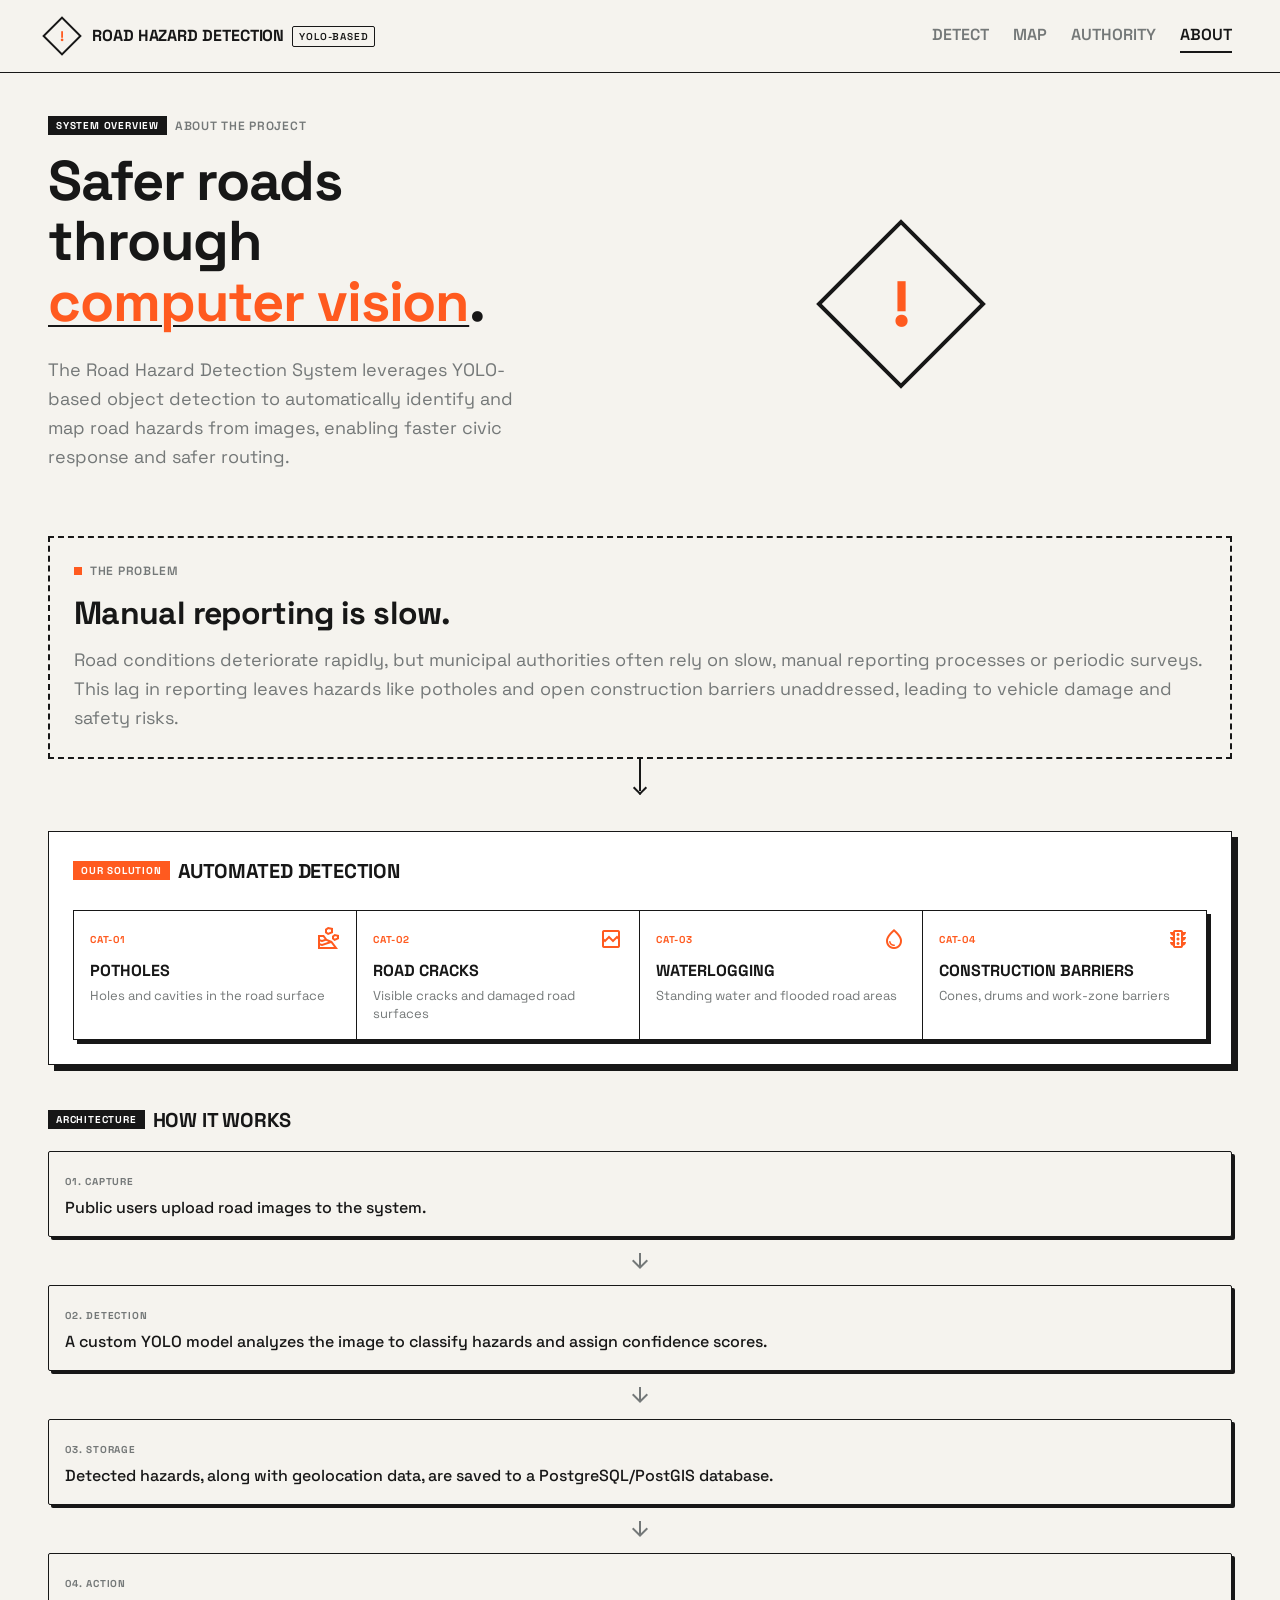
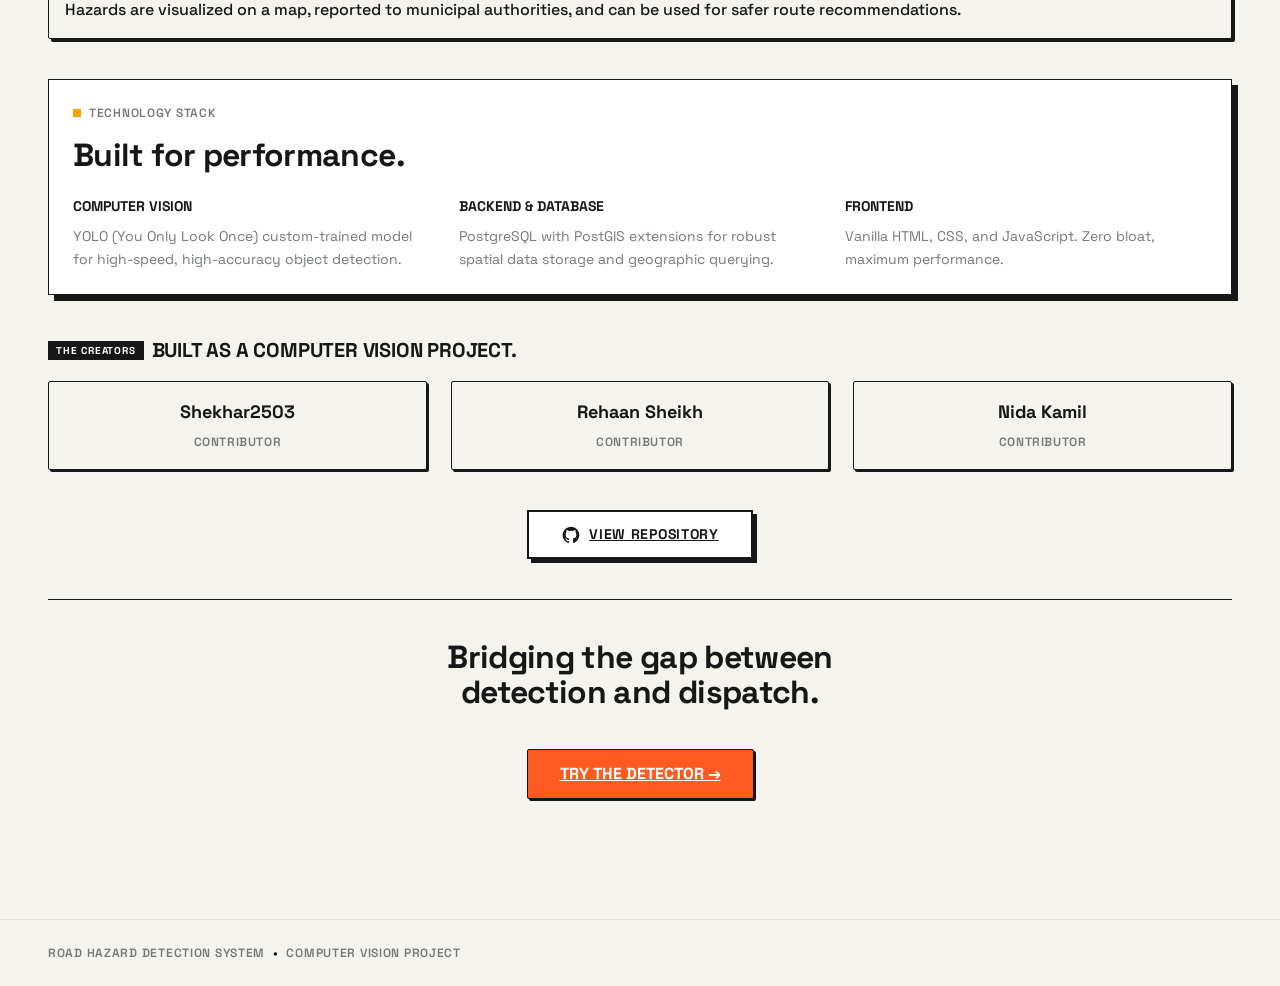
==== commit ec63b4cd: "style: apply subtle UI polish to dashboard, map, detect, and about pages" ====
--- a/frontend/about.html
+++ b/frontend/about.html
@@ -39,6 +39,16 @@
       box-shadow: var(--shadow-xl);
     }
 
+    /* Problem Section Hover */
+    .problem-card {
+      transition: background-color 0.2s ease, border-color 0.2s ease;
+      cursor: default;
+    }
+    .problem-card:hover {
+      background-color: #FAF4EB !important;
+      border-color: var(--accent-orange) !important;
+    }
+
     /* Interactive Pipeline Flow */
     .flow-card {
       transition: transform 0.3s cubic-bezier(0.175, 0.885, 0.32, 1.275), box-shadow 0.3s ease, border-color 0.3s ease;
@@ -146,7 +156,7 @@
       <!-- The Problem -> Solution Flow -->
       <!-- The Problem -->
       <section style="margin-bottom: 0;">
-         <div class="workspace-card" style="background-color: transparent; border: 2px dashed var(--border-color); box-shadow: none;">
+         <div class="workspace-card problem-card" style="background-color: transparent; border: 2px dashed var(--border-color); box-shadow: none;">
            <div class="wayfinding">
              <span class="indicator-dot orange pulse-indicator"></span>
              <span class="section-label">THE PROBLEM</span>
--- a/frontend/styles.css
+++ b/frontend/styles.css
@@ -362,11 +362,12 @@
   justify-content: center;
   min-height: 380px;
   cursor: pointer;
-  transition: background-color 0.2s, border-color 0.2s;
+  transition: background-color 0.2s ease, border-color 0.2s ease;
 }
 
 .drop-zone:hover {
-  background-color: var(--bg-color-hover);
+  background-color: #FAF4EB;
+  border-color: var(--accent-orange);
 }
 
 .drop-zone.drag-over {
@@ -433,6 +434,18 @@
 
 .btn-primary:hover {
   background-color: var(--accent-orange-hover);
+}
+
+.btn-choose,
+#btn-detect-action {
+  transition: background 0.2s ease, background-color 0.2s ease, color 0.2s ease, transform 0.1s ease;
+}
+
+.btn-choose:hover:not(:disabled),
+#btn-detect-action:hover:not(:disabled) {
+  background: var(--border-light, #e4e2dd);
+  background-color: var(--border-light, #e4e2dd);
+  color: var(--text-dark, #171717);
 }
 
 .btn-primary:active {
@@ -1101,12 +1114,14 @@
 }
 
 .hazard-category {
+  position: relative;
   padding: var(--space-md);
   display: flex;
   flex-direction: column;
   justify-content: space-between;
-  transition: background-color 0.2s;
+  transition: transform 0.2s cubic-bezier(0.2, 0, 0, 1), background-color 0.2s ease, box-shadow 0.2s ease;
   border-bottom: 1px solid var(--border-color);
+  will-change: transform;
 }
 
 @media (min-width: 640px) {
@@ -1125,7 +1140,10 @@
 }
 
 .hazard-category:hover {
-  background-color: var(--bg-color);
+  transform: scale(1.015);
+  background-color: #FAF4EB;
+  z-index: 2;
+  box-shadow: var(--shadow-sm);
 }
 
 .hazard-title-row {
@@ -1776,12 +1794,13 @@
 /* Admin Header Extensions */
 .admin-nav {
   display: none;
-  gap: var(--space-xs);
+  gap: 2.5rem;
 }
 
 @media (min-width: 768px) {
   .admin-nav {
     display: flex;
+    gap: 2.5rem;
   }
 }
 
@@ -1938,6 +1957,7 @@
 }
 
 .summary-card {
+  position: relative;
   background-color: #fff;
   border: 1px solid var(--border-color);
   padding: var(--space-lg);
@@ -1945,6 +1965,13 @@
   display: flex;
   flex-direction: column;
   justify-content: space-between;
+  transition: transform 0.2s cubic-bezier(0.2, 0, 0, 1), box-shadow 0.2s ease;
+  will-change: transform;
+}
+
+.summary-card:hover {
+  transform: scale(1.02);
+  z-index: 2;
 }
 
 .summary-card-header {
@@ -2097,11 +2124,13 @@
 .table-cell:last-child { border-right: none; }
 
 .table-row-hover {
-  transition: background-color 0.15s;
-}
-
-.table-row-hover:hover {
-  background-color: var(--bg-color);
+  transition: background-color 0.2s ease;
+  cursor: pointer;
+}
+
+.table-row-hover:hover,
+.admin-table tbody tr.table-row-hover:hover td {
+  background-color: #FEF3C7;
 }
 
 .table-row-hover + .table-row-hover {
